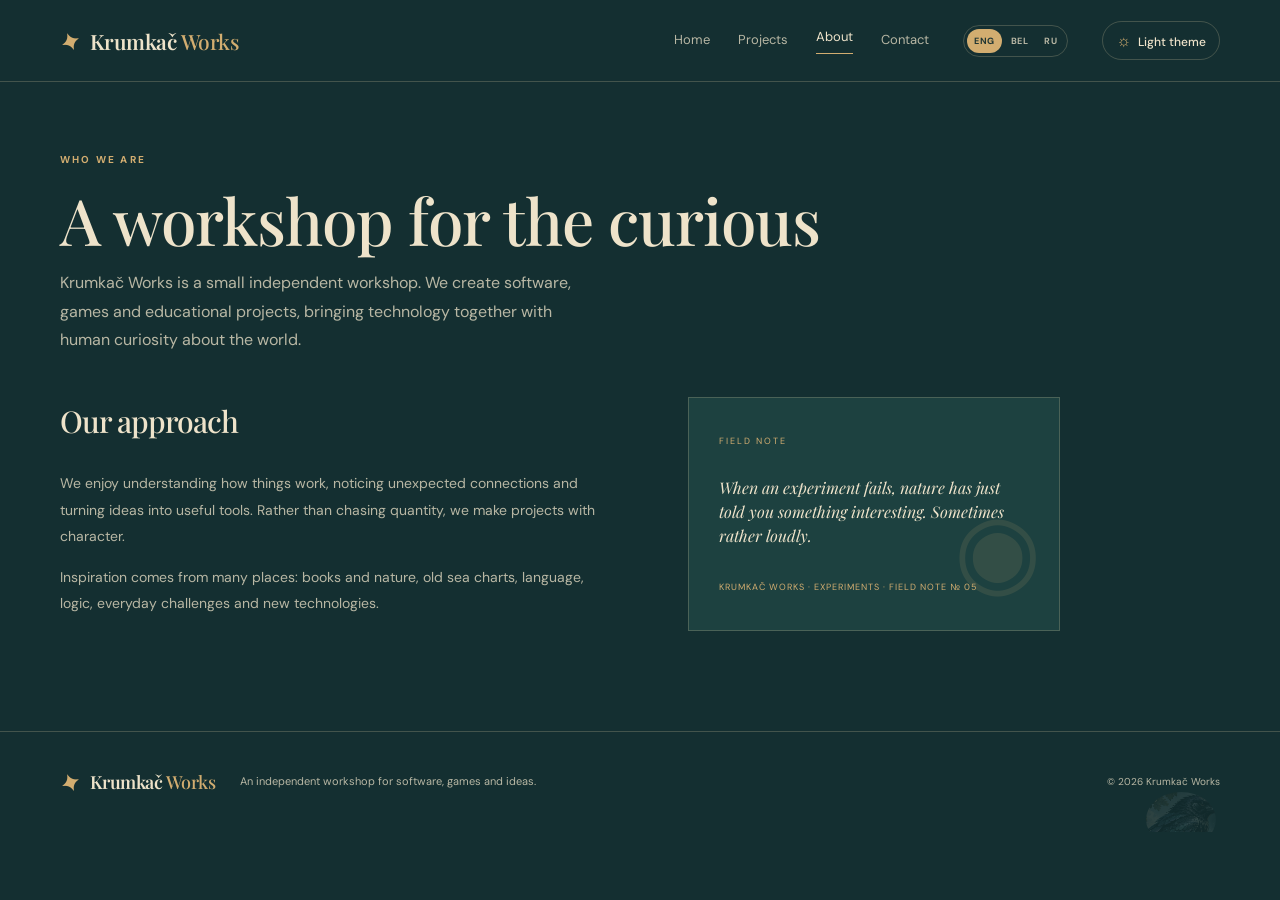
==== about.html @ 9c44cfff "Add files via upload Initial website upload" ====
<!DOCTYPE html>

<html data-theme="dark" lang="en">

<head>
  <meta charset="utf-8" />
  <meta content="width=device-width,initial-scale=1" name="viewport" />
  <title data-i18n="title.about">О мастерской — Krumkač Works</title>
  <link href="css/style.css" rel="stylesheet" />
  <script defer="True" src="languages/eng.js"></script>
  <script defer="True" src="languages/bel.js"></script>
  <script defer="True" src="languages/rus.js"></script>
  <script defer src="data/field-notes.js"></script>
  <script defer="True" src="js/main.js"></script>
</head>

<body>
  <header class="site-header"><a class="wordmark" href="index.html"><span class="wordmark-feather">✦</span><span>Krumkač
        <b>Works</b></span></a>
    <nav class="main-nav"><a data-i18n="nav.home" href="index.html">Главная</a><a data-i18n="nav.projects"
        href="programs.html">Программы</a><a class="active" data-i18n="nav.about" href="about.html">О мастерской</a><a
        data-i18n="nav.contacts" href="contacts.html">Контакты</a></nav>
    <div aria-label="Select language" class="language-toggle" role="group"><button aria-label="English" data-lang="en"
        type="button">ENG</button><button aria-label="Беларуская" data-lang="bel" type="button">BEL</button><button
        aria-label="Русский" data-lang="ru" type="button">RU</button></div><button class="theme-toggle"><span
        class="theme-icon">☼</span><span class="theme-label" data-i18n="ui.theme.light">Светлая
        тема</span></button><button aria-label="Open menu" class="menu-toggle">☰</button>
  </header>
  <main class="wrap inner-page about-page">
    <p class="eyebrow" data-i18n="about.eyebrow">Who we are</p>
    <h1 data-i18n="about.title">Мастерская любопытства</h1>
    <p class="page-lead" data-i18n="about.lead">Krumkač Works — небольшая независимая мастерская. Мы придумываем и
      создаём программы, игры и образовательные проекты, соединяя технологии с человеческим интересом к миру.</p>
    <div class="about-columns">
      <section>
        <h2 data-i18n="about.approach">Наш подход</h2>
        <p data-i18n="about.p1">Нам нравится разбираться в устройстве вещей, замечать неожиданные связи и превращать
          идеи в работающие инструменты. Не гнаться за количеством, а делать проекты с собственным характером.</p>
        <p data-i18n="about.p2">Вдохновение приходит из самых разных мест: из книг и природы, из старых морских карт, из
          языка, логики, повседневных задач и новых технологий.</p>
      </section>
      <aside class="field-note">
        <span class="note-number">FIELD NOTE</span>

        <p id="field-note-quote"></p>

        <span class="note-sign" id="field-note-sign"></span>

        <div class="observer-mark">◉</div>
      </aside>
    </div>
  </main>
  <footer class="site-footer">
    <div class="wrap footer-inner"><a class="wordmark footer-wordmark" href="index.html"><span
          class="wordmark-feather">✦</span><span>Krumkač <b>Works</b></span></a>
      <p data-i18n="footer.tagline">Независимая мастерская программ, игр и идей.</p><span class="footer-copyright">©
        2026 Krumkač Works</span>
    </div>
    <div aria-hidden="true" class="raven-cameo"></div>
  </footer>
</body>

</html>
---- css/style.css ----
@import url('https://fonts.googleapis.com/css2?family=DM+Sans:wght@400;500;600;700&family=Playfair+Display:wght@500;600;700&display=swap');

:root {
  color-scheme: dark;
  --bg: #142f31;
  --bg-2: #193b3b;
  --surface: #1d4140;
  --surface-2: #234a47;
  --text: #eee3ca;
  --muted: #b8b7a4;
  --line: rgba(226, 207, 165, .23);
  --accent: #d2ad70;
  --accent-2: #7da69a;
  --rust: #b96c4b;
  --shadow: 0 18px 50px rgba(0, 0, 0, .18);
  --serif: 'Playfair Display', Georgia, serif;
  --sans: 'DM Sans', Arial, sans-serif
}

html[data-theme="light"] {
  color-scheme: light;
  --bg: #eee5d2;
  --bg-2: #e4d8c0;
  --surface: #f6efdf;
  --surface-2: #e9dfca;
  --text: #263b37;
  --muted: #66736a;
  --line: rgba(61, 76, 65, .2);
  --accent: #a86c42;
  --accent-2: #52786d;
  --rust: #a94f36;
  --shadow: 0 16px 38px rgba(67, 54, 33, .10)
}

* {
  box-sizing: border-box
}

html {
  scroll-behavior: smooth
}

body {
  margin: 0;
  background: var(--bg);
  color: var(--text);
  font-family: var(--sans);
  line-height: 1.6;
  transition: background .25s, color .25s
}

a {
  color: inherit;
  text-decoration: none
}

.wrap {
  width: min(1160px, calc(100% - 56px));
  margin-inline: auto
}

.site-header {
  height: 82px;
  padding: 0 max(28px, calc((100vw - 1160px)/2));
  display: flex;
  align-items: center;
  gap: 34px;
  border-bottom: 1px solid var(--line);
  background: var(--bg);
  position: relative;
  z-index: 5
}

.wordmark {
  display: flex;
  align-items: center;
  gap: 10px;
  font: 600 21px var(--serif);
  letter-spacing: -.5px;
  white-space: nowrap
}

.wordmark b {
  font-weight: 500;
  color: var(--accent)
}

.wordmark-feather {
  color: var(--accent);
  font-size: 24px;
  transform: rotate(-22deg);
  display: inline-block
}

.main-nav {
  display: flex;
  align-items: center;
  gap: 28px;
  margin-left: auto
}

.main-nav a {
  font-size: 13px;
  color: var(--muted);
  transition: color .2s
}

.main-nav a:hover,
.main-nav a.active {
  color: var(--text)
}

.main-nav a.active:after {
  content: "";
  display: block;
  height: 1px;
  background: var(--accent);
  margin-top: 5px
}

.theme-toggle {
  border: 1px solid var(--line);
  border-radius: 30px;
  background: transparent;
  color: var(--text);
  padding: 8px 13px;
  font: 500 12px var(--sans);
  cursor: pointer;
  white-space: nowrap
}

.theme-icon {
  color: var(--accent);
  font-size: 16px;
  margin-right: 7px
}

.menu-toggle {
  display: none;
  background: none;
  border: 0;
  color: var(--text);
  font-size: 24px
}

.intro {
  min-height: 470px;
  display: grid;
  grid-template-columns: 1fr 1fr;
  align-items: center;
  gap: 55px;
  padding-block: 64px 70px
}

.eyebrow {
  margin: 0 0 17px;
  color: var(--accent);
  font-size: 10px;
  font-weight: 700;
  letter-spacing: 2.2px;
  text-transform: uppercase;
  display: flex;
  align-items: center;
  gap: 10px
}

.eyebrow-line {
  width: 28px;
  height: 1px;
  background: var(--accent)
}

h1,
h2,
h3,
p {
  margin-top: 0
}

h1,
h2 {
  font-family: var(--serif);
  font-weight: 500;
  letter-spacing: -1px
}

h1 {
  font-size: clamp(42px, 5vw, 65px);
  line-height: 1.09;
  margin-bottom: 22px
}

h1 em {
  font-weight: 500;
  color: var(--accent);
  font-style: italic
}

.intro-text,
.page-lead {
  max-width: 540px;
  color: var(--muted);
  font-size: 16px;
  line-height: 1.8
}

.intro-actions {
  display: flex;
  align-items: center;
  gap: 25px;
  margin-top: 30px
}

.button {
  display: inline-flex;
  align-items: center;
  gap: 24px;
  padding: 13px 19px;
  border-radius: 4px;
  font-size: 13px;
  font-weight: 700;
  transition: transform .2s, filter .2s
}

.button:hover {
  transform: translateY(-2px);
  filter: brightness(1.08)
}

.button-primary {
  background: var(--accent);
  color: #203633
}

.button-primary span {
  font-size: 19px
}

.text-link {
  font-size: 13px;
  color: var(--accent);
  border-bottom: 1px solid var(--line);
  padding-bottom: 4px
}

.text-link span {
  margin-left: 8px
}

.intro-art {
  height: 320px;
  position: relative;
  overflow: hidden;
  border: 1px solid var(--line);
  border-radius: 3px;
  background: radial-gradient(ellipse at 70% 30%, rgba(191, 151, 93, .18), transparent 38%), linear-gradient(145deg, var(--surface), var(--bg-2));
  box-shadow: var(--shadow)
}

.intro-art:before,
.intro-art:after {
  content: "";
  position: absolute;
  border: 1px solid var(--line);
  border-radius: 50%;
  width: 430px;
  height: 230px;
  left: 8%;
  top: 15%;
  transform: rotate(-22deg)
}

.intro-art:after {
  width: 360px;
  height: 180px;
  left: 18%;
  top: 28%;
  transform: rotate(22deg);
  opacity: .6
}

.route-map {
  position: absolute;
  inset: 15px 10px 0 10px;
  width: calc(100% - 20px);
  height: calc(100% - 15px);
  z-index: 1
}

.map-contour {
  fill: none;
  stroke: var(--accent-2);
  stroke-width: 1;
  opacity: .5
}

.map-contour.faint {
  opacity: .22;
  stroke-dasharray: 3 7
}

.route-path {
  fill: none;
  stroke: var(--accent);
  stroke-width: 2;
  stroke-dasharray: 5 7
}

.map-point {
  fill: var(--accent);
  stroke: var(--bg);
  stroke-width: 4
}

.compass {
  fill: none;
  stroke: var(--accent);
  stroke-width: 1.2;
  opacity: .85
}

.compass path:first-of-type {
  fill: var(--accent);
  opacity: .5
}

.route-map text {
  fill: var(--muted);
  font: 9px var(--sans);
  letter-spacing: 2px
}

.chart-stamp {
  position: absolute;
  z-index: 2;
  top: 18px;
  left: 22px;
  font: 10px var(--sans);
  letter-spacing: 2px;
  color: var(--accent);
  line-height: 1.5
}

.chart-stamp span {
  font-size: 17px
}

.art-caption {
  position: absolute;
  bottom: 18px;
  left: 22px;
  z-index: 2;
  font: italic 14px var(--serif);
  color: var(--muted)
}

.art-caption span {
  color: var(--accent);
  margin-right: 7px
}

.raven-whisper {
  position: absolute;
  right: 18px;
  bottom: 18px;
  z-index: 2;
  color: var(--muted);
  font-size: 9px;
  letter-spacing: .3px;
  opacity: .7
}

.tiny-eye {
  color: var(--accent);
  font-size: 12px;
  margin-right: 4px
}

.program-section {
  background: var(--bg-2);
  padding: 65px 0 76px;
  border-block: 1px solid var(--line)
}

.section-heading {
  display: flex;
  justify-content: space-between;
  align-items: end;
  margin-bottom: 30px
}

.section-heading .eyebrow {
  margin-bottom: 8px
}

.section-heading h2 {
  font-size: 36px;
  margin: 0
}

.project-grid {
  display: grid;
  grid-template-columns: repeat(4, 1fr);
  gap: 18px
}

.project-card {
  background: var(--surface);
  border: 1px solid var(--line);
  min-width: 0;
  transition: transform .25s, border-color .25s;
  box-shadow: 0 8px 24px rgba(0, 0, 0, .06)
}

.project-card:hover {
  transform: translateY(-5px);
  border-color: var(--accent)
}

.project-visual {
  aspect-ratio: 1 / 1;
  width: 100%;
  height: auto;
  position: relative;
  overflow: hidden;
  display: grid;
  place-items: center;
  background: linear-gradient(140deg, #274b47, #162f32);
  color: #ead9b8;
}

.project-visual:after {
  content: "";
  position: absolute;
  inset: 10px;
  border: 1px solid rgba(231, 210, 167, .22);
  pointer-events: none
}

.visual-symbol {
  font: 100px Georgia;
  color: #e1c18a;
  line-height: 1;
  transform: rotate(-14deg)
}

.visual-note {
  position: absolute;
  bottom: 16px;
  left: 19px;
  font-size: 8px;
  letter-spacing: 2px;
  color: rgba(242, 225, 192, .7)
}

.visual-pdf {
  background: radial-gradient(circle at 50% 40%, #58766b, #203d3b 68%)
}

.visual-neuro {
  background: radial-gradient(circle at 50% 45%, #315c63, #192f37 70%)
}

.network-nodes {
  font-size: 28px;
  line-height: 1.25;
  color: #a6d3c6;
  letter-spacing: 4px;
  text-align: center;
  text-shadow: 0 0 15px rgba(114, 220, 201, .5)
}

.visual-mova {
  background: radial-gradient(circle at 50% 40%, #8b6548, #473e35 75%)
}

.mova-letter {
  font: 104px var(--serif);
  color: #f0d8ad;
  text-shadow: 3px 4px 0 #8d4532
}

.visual-quadro {
  background: radial-gradient(circle at 50% 40%, #62715d, #263b38 72%)
}

.quad-shapes {
  display: grid;
  grid-template-columns: repeat(2, 38px);
  gap: 7px;
  transform: rotate(-8deg)
}

.quad-shapes i {
  width: 38px;
  height: 38px;
  border: 2px solid #d9b879;
  background: rgba(217, 184, 121, .2)
}

.quad-shapes i:nth-child(2) {
  background: #b36d45
}

.quad-shapes i:nth-child(3) {
  border-radius: 50%
}

.project-info {
  padding: 18px 19px 20px
}

.card-meta {
  display: flex;
  justify-content: space-between;
  gap: 8px;
  color: var(--accent);
  font-size: 8px;
  letter-spacing: 1.2px;
  font-weight: 700
}

.project-status {
  position: absolute;
  left: 20px;
  top: 20px;
  z-index: 2;
  padding: 8px 12px;
  border: 1px solid rgba(231, 210, 167, .45);
  border-radius: 6px;
  background: rgba(22, 47, 50, .9);
  color: #ead9b8;
  font-size: 11px;
  font-weight: 600;
  letter-spacing: 0.8px;
  white-space: nowrap;
}

.project-info h3 {
  font: 600 22px var(--serif);
  margin: 10px 0 8px
}

.project-info p {
  font-size: 12px;
  line-height: 1.7;
  color: var(--muted);
  min-height: 62px;
  margin-bottom: 17px
}

.card-link {
  font-size: 11px;
  color: var(--accent);
  font-weight: 700
}

.card-link::after {
  content: " ↗";
}

.card-link span {
  margin-left: 5px
}

.workshop-note {
  display: grid;
  grid-template-columns: 130px 1.1fr .9fr;
  gap: 48px;
  align-items: center;
  padding-block: 78px;
}

.note-mark {
  width: 112px;
  height: 112px;
  display: grid;
  place-items: center;
}

.studio-mark {
  display: block;
  width: 128px;
  height: 128px;
  background-color: var(--accent);
  -webkit-mask: url("../assets/images/studio.webp") center / contain no-repeat;
  mask: url("../assets/images/studio.webp") center / contain no-repeat;
}

.note-copy h2 {
  font-size: 37px;
  line-height: 1.18;
  margin-bottom: 15px
}

.note-copy>p:not(.eyebrow) {
  color: var(--muted);
  font-size: 13px;
  max-width: 420px;
  line-height: 1.8
}

.note-copy .eyebrow {
  margin-bottom: 8px
}

.note-aside {
  border-left: 1px solid var(--line);
  padding-left: 30px;
  color: var(--muted);
  font: italic 17px var(--serif)
}

.tiny-compass {
  width: 36px;
  height: 36px;
  background-color: var(--accent);
  -webkit-mask-image: url("../assets/images/feather.png");
  mask-image: url("../assets/images/feather.png");
  -webkit-mask-repeat: no-repeat;
  mask-repeat: no-repeat;
  -webkit-mask-position: center;
  mask-position: center;
  -webkit-mask-size: contain;
  mask-size: contain;
}

.note-sign {
  font: 9px var(--sans);
  letter-spacing: 1px;
  color: var(--accent);
  text-transform: uppercase
}

.site-footer {
  border-top: 1px solid var(--line);
  position: relative;
  overflow: hidden
}

.footer-inner {
  min-height: 100px;
  display: flex;
  align-items: center;
  gap: 25px
}

.footer-wordmark {
  font-size: 18px
}

.footer-inner p {
  margin: 0;
  color: var(--muted);
  font-size: 11px
}

.footer-copyright {
  margin-left: auto;
  color: var(--muted);
  font-size: 10px
}

.raven-cameo {
  position: absolute;
  width: 70px;
  height: 55px;
  right: 5%;
  bottom: -15px;
  background-image: url('../assets/krumkach-cameo.webp');
  background-size: cover;
  background-position: 48% 25%;
  opacity: .12;
  filter: grayscale(.5);
  border-radius: 50%;
  pointer-events: none
}

.inner-page {
  padding-block: 70px 100px;
  min-height: 70vh
}

.inner-page h1 {
  margin-bottom: 14px
}

.page-lead {
  font-size: 16px;
  margin-bottom: 42px
}

.listing-grid {
  grid-template-columns: repeat(3, 1fr)
}

.listing-grid .project-info p {
  min-height: 76px
}

.back-link {
  display: inline-block;
  color: var(--accent);
  font-size: 12px;
  margin-bottom: 35px
}

.app-detail-panel {
  display: grid;
  grid-template-columns: 1fr 260px;
  gap: 40px;
  padding: 35px;
  background: var(--surface);
  border: 1px solid var(--line);
  max-width: 900px
}

.app-detail-panel h2 {
  font-size: 27px;
  margin: 8px 0
}

.app-detail-panel p,
.app-detail-panel li {
  color: var(--muted);
  font-size: 13px;
  line-height: 1.8
}

.panel-kicker,
.note-number {
  color: var(--accent);
  font-size: 9px;
  letter-spacing: 2px
}

.download-placeholder {
  align-self: center;
  border: 1px dashed var(--line);
  padding: 25px;
  text-align: center;
  display: flex;
  flex-direction: column;
  gap: 8px;
  color: var(--muted);
  font-size: 11px
}

.download-icon {
  font-size: 32px;
  color: var(--accent)
}

.download-placeholder strong {
  font: 600 20px var(--serif);
  color: var(--text)
}

.about-columns {
  display: grid;
  grid-template-columns: 1.2fr .8fr;
  gap: 70px;
  max-width: 1000px
}

.about-columns h2 {
  font-size: 30px
}

.about-columns p {
  color: var(--muted);
  font-size: 14px;
  line-height: 1.9
}

.field-note {
  position: relative;
  padding: 28px 30px;
  background: var(--surface);
  border: 1px solid var(--line);
  overflow: hidden
}

.field-note h3 {
  font: 500 30px/1.35 var(--serif);
  color: var(--accent);
  margin: 25px 0
}

.field-note p {
  font: italic 16px/1.5 var(--serif);
  color: var(--text);
  margin: 24px 0;
}

.observer-mark {
  position: absolute;
  right: 18px;
  bottom: 0;
  font-size: 100px;
  color: var(--accent);
  opacity: .12
}

.contact-placeholder {
  max-width: 520px;
  padding: 35px;
  background: var(--surface);
  border: 1px solid var(--line)
}

.contact-star {
  font-size: 38px;
  color: var(--accent)
}

.contact-placeholder h2 {
  font-size: 27px;
  margin: 12px 0
}

.contact-placeholder p,
.small-note {
  color: var(--muted);
  font-size: 12px
}

.small-note {
  font-size: 10px
}

@media(max-width:900px) {
  .site-header {
    gap: 15px
  }

  .main-nav {
    gap: 15px
  }

  .project-grid {
    grid-template-columns: repeat(2, 1fr)
  }

  .intro {
    gap: 25px
  }

  .workshop-note {
    grid-template-columns: 70px 1fr
  }

  .note-aside {
    grid-column: 2
  }

  .listing-grid {
    grid-template-columns: repeat(2, 1fr)
  }
}

@media(max-width:680px) {
  .wrap {
    width: min(100% - 34px, 540px)
  }

  .site-header {
    height: 70px;
    padding: 0 17px
  }

  .wordmark {
    font-size: 18px
  }

  .main-nav {
    display: none;
    position: absolute;
    top: 69px;
    left: 0;
    right: 0;
    background: var(--bg);
    padding: 18px;
    flex-direction: column;
    align-items: flex-start;
    border-bottom: 1px solid var(--line)
  }

  .main-nav.open {
    display: flex
  }

  .theme-toggle {
    margin-left: auto;
    padding: 7px 10px
  }

  .theme-label {
    display: none
  }

  .menu-toggle {
    display: block
  }

  .intro {
    grid-template-columns: 1fr;
    padding-block: 53px;
    gap: 35px
  }

  .intro-art {
    height: 260px
  }

  .intro h1 {
    font-size: 46px
  }

  .intro-actions {
    flex-wrap: wrap;
    gap: 18px
  }

  .program-section {
    padding: 48px 0
  }

  .section-heading h2 {
    font-size: 30px
  }

  .project-grid,
  .listing-grid {
    grid-template-columns: 1fr
  }

  .project-visual {
    height: 170px
  }

  .project-info p {
    min-height: 0
  }

  .workshop-note {
    grid-template-columns: 1fr;
    gap: 20px;
    padding-block: 55px
  }

  .note-mark {
    width: 65px;
    height: 65px;
    font-size: 34px
  }

  .note-aside {
    grid-column: auto;
    padding-left: 20px
  }

  .footer-inner {
    padding-block: 24px;
    align-items: flex-start;
    flex-direction: column;
    gap: 10px
  }

  .footer-copyright {
    margin-left: 0
  }

  .inner-page {
    padding-block: 48px 70px
  }

  .app-detail-panel,
  .about-columns {
    grid-template-columns: 1fr;
    gap: 25px;
    padding: 22px
  }

  .download-placeholder {
    max-width: 100%
  }

  .page-lead {
    font-size: 14px
  }
}

/* Compact language selector */
.language-toggle {
  display: flex;
  align-items: center;
  gap: 2px;
  padding: 3px;
  border: 1px solid var(--line);
  border-radius: 30px;
  white-space: nowrap
}

.language-toggle button {
  border: 0;
  background: transparent;
  color: var(--muted);
  font: 700 9px var(--sans);
  letter-spacing: .5px;
  padding: 6px 7px;
  border-radius: 20px;
  cursor: pointer;
  transition: background .2s, color .2s
}

.language-toggle button:hover {
  color: var(--text)
}

.language-toggle button.active {
  background: var(--accent);
  color: #203633
}

.site-header .theme-toggle {
  flex-shrink: 0
}

@media(max-width:900px) {
  .site-header {
    gap: 10px
  }

  .language-toggle button {
    padding: 6px 5px
  }
}

@media(max-width:680px) {
  .site-header {
    gap: 7px
  }

  .language-toggle {
    margin-left: auto
  }

  .theme-toggle {
    margin-left: 0
  }

  .language-toggle button {
    font-size: 8px;
    padding: 6px 5px
  }
}

/* FULL WIDTH HERO WITH STUDIO ILLUSTRATION */

.intro.wrap {
  width: 100%;
  max-width: none;
  min-height: 535px;
  margin: 0;
  padding: 65px max(28px, calc((100vw - 1160px) / 2));

  display: flex;
  align-items: center;

  background-image:
    linear-gradient(90deg,
      rgba(238, 229, 210, .97) 0%,
      rgba(238, 229, 210, .88) 34%,
      rgba(238, 229, 210, .25) 65%,
      rgba(238, 229, 210, .02) 100%),
    url('../assets/images/logo.png');

  background-size: cover;
  background-position: center;
  background-repeat: no-repeat;
}

.intro-copy {
  max-width: 570px;
  position: relative;
  z-index: 1;
}

/* DARK THEME */

html:not([data-theme="light"]) .intro {
  background-image:
    linear-gradient(90deg,
      rgba(20, 47, 49, .97) 0%,
      rgba(20, 47, 49, .88) 34%,
      rgba(20, 47, 49, .25) 65%,
      rgba(20, 47, 49, .02) 100%),
    url('../assets/images/logo.png');
}

/* MOBILE */

@media(max-width:680px) {
  .intro.wrap {
    min-height: 570px;
    padding: 55px 24px;
    background-position: 58% center;
  }
}

/* PDF Navigator project logo */

.project-logo {
  display: block;
  width: 100%;
  height: 100%;
  object-fit: contain;
  padding: 5px;
}

/* =================================
   APPLICATION PAGE
================================= */

.app-page {
  width: min(1000px, calc(100% - 56px));
  margin-inline: auto;
  padding-block: 35px 100px;
}

/* Application hero */

.app-hero {
  display: grid;
  grid-template-columns: 1.35fr 0.85fr;
  align-items: center;
  gap: 55px;
  max-width: 900px;
  margin: 25px auto 55px;
  min-height: 300px;
}

.app-hero-copy {
  min-width: 0;
}

.app-hero .eyebrow {
  margin-bottom: 12px;
}

.app-hero h1 {
  font-size: clamp(40px, 5vw, 58px);
  margin-bottom: 18px;
}

.app-hero .page-lead {
  margin: 0;
}

.app-hero-art {
  display: flex;
  justify-content: center;
  align-items: center;
}

.app-logo {
  display: block;
  width: 100%;
  max-width: 260px;
  height: auto;
  object-fit: contain;
  border-radius: 16px;
}

/* Application tabs */

.app-content {
  width: 100%;
}

.app-tabs {
  display: grid;
  grid-template-columns: repeat(4, 1fr);
  border-bottom: 1px solid var(--line);
  gap: 5px;
}

.app-tab {
  position: relative;
  padding: 17px 10px;
  border: 0;
  border-bottom: 2px solid transparent;
  background: transparent;
  color: var(--muted);
  font: 600 13px var(--sans);
  cursor: pointer;
  transition: color .2s, border-color .2s;
}

.app-tab:hover {
  color: var(--text);
}

.app-tab.active {
  color: var(--accent);
  border-bottom-color: var(--accent);
}

.app-tab-content {
  min-height: 300px;
  margin-top: 25px;
  padding: 35px;
  background: var(--surface);
  border: 1px solid var(--line);
}

.app-tab-panel h2 {
  font-size: 28px;
  margin-bottom: 18px;
}

.app-tab-panel p,
.app-tab-panel li {
  color: var(--muted);
  font-size: 14px;
  line-height: 1.9;
}

.app-tab-panel li {
  margin-bottom: 7px;
}

.app-tab-panel[hidden] {
  display: none;
}

/* =================================
   APP TECHNICAL INFORMATION
================================= */

.app-technical-list {
  margin: 20px 0 30px;
  padding-left: 24px;
  color: var(--text);
  line-height: 1.8;
}

.app-technical-list li {
  padding-left: 6px;
  margin-bottom: 8px;
}

.app-tab-panel h3 {
  margin-top: 30px;
  margin-bottom: 15px;
  color: var(--heading);
}

/* =================================
   APP DOWNLOAD SECTION
================================= */

.app-download-steps {
  margin: 25px 0;
  padding-left: 28px;
  color: var(--text);
  line-height: 1.9;
}

.app-download-steps li {
  padding-left: 6px;
  margin-bottom: 8px;
}

.app-download-note {
  margin-top: 30px;
  padding: 16px 20px;
  border-left: 3px solid var(--accent);
  background: var(--surface);
  border-radius: 0 8px 8px 0;
  line-height: 1.7;
}

.app-download-action {
  margin-top: 35px;
  text-align: center;
}

.app-download-action .btn {
  min-width: 240px;
  cursor: not-allowed;
  opacity: 0.55;
}

.app-download-placeholder {
  margin-top: 12px;
  color: var(--muted);
  font-size: 0.9rem;
}

/* Mobile */

@media(max-width:680px) {

  .app-page {
    width: min(100% - 34px, 540px);
    padding-block: 25px 70px;
  }

  .app-hero {
    grid-template-columns: 1fr;
    gap: 25px;
    margin: 20px auto 40px;
    min-height: 0;
    text-align: center;
  }

  .app-hero .eyebrow {
    justify-content: center;
  }

  .app-hero .page-lead {
    margin: 0 auto;
  }

  .app-hero-art {
    grid-row: 2;
  }

  .app-logo {
    max-width: 175px;
  }

  .app-tabs {
    grid-template-columns: repeat(2, 1fr);
    gap: 0;
  }

  .app-tab {
    padding: 14px 5px;
    font-size: 11px;
  }

  .app-tab-content {
    padding: 22px;
    min-height: 280px;
  }

  .app-tab-panel h2 {
    font-size: 24px;
  }
}

/* =================================
   PDF NAVIGATOR SCREENSHOTS
================================= */

.app-screenshots {
  display: grid;
  grid-template-columns: repeat(3, minmax(0, 1fr));
  gap: 20px;
  margin-top: 35px;
}

.app-screenshots .screenshot-item {
  display: block;
  width: 100%;
  padding: 5px;
  overflow: hidden;
  border: 1px solid var(--line);
  border-radius: 12px;
  background: transparent;
  cursor: zoom-in;
  transition: transform 0.25s ease, border-color 0.25s ease;
}

.app-screenshots .screenshot-item:hover {
  transform: translateY(-3px);
  border-color: var(--accent);
}

.app-screenshots img {
  display: block;
  width: 100%;
  height: 190px;
  object-fit: contain;
}

/* Mobile */

@media (max-width: 680px) {
  .app-screenshots {
    grid-template-columns: 1fr;
    gap: 15px;
  }

  .app-screenshots img {
    height: auto;
    max-height: 240px;
  }
}

/* =================================
   SCREENSHOT LIGHTBOX
================================= */

.lightbox[hidden] {
  display: none;
}

.lightbox {
  position: fixed;
  inset: 0;
  z-index: 1000;
  display: flex;
  align-items: center;
  justify-content: center;
  padding: 30px;
  background: rgba(0, 0, 0, 0.60);
  cursor: zoom-out;
}

.lightbox-image {
  display: block;
  max-width: 95vw;
  max-height: 90vh;
  width: auto;
  height: auto;
  object-fit: contain;
  border-radius: 8px;
  cursor: default;
}

.lightbox-close {
  position: absolute;
  top: 20px;
  right: 25px;
  width: 44px;
  height: 44px;
  border: none;
  border-radius: 50%;
  background: rgba(255, 255, 255, 0.15);
  color: white;
  font-size: 30px;
  line-height: 1;
  cursor: pointer;
}

.lightbox-close:hover {
  background: rgba(255, 255, 255, 0.28);
}

/* Lightbox navigation arrows */

.lightbox-prev,
.lightbox-next {
  position: absolute;
  top: 50%;
  transform: translateY(-50%);
  width: 48px;
  height: 48px;
  border: 1px solid rgba(255, 255, 255, 0.25);
  border-radius: 50%;
  background: rgba(255, 255, 255, 0.12);
  color: white;
  font-size: 22px;
  cursor: pointer;
  transition: background 0.2s ease, transform 0.2s ease;
}

.lightbox-prev {
  left: 25px;
}

.lightbox-next {
  right: 25px;
}

.lightbox-prev:hover,
.lightbox-next:hover {
  background: rgba(255, 255, 255, 0.25);
  transform: translateY(-50%) scale(1.08);
}

body.lightbox-open {
  overflow: hidden;
}
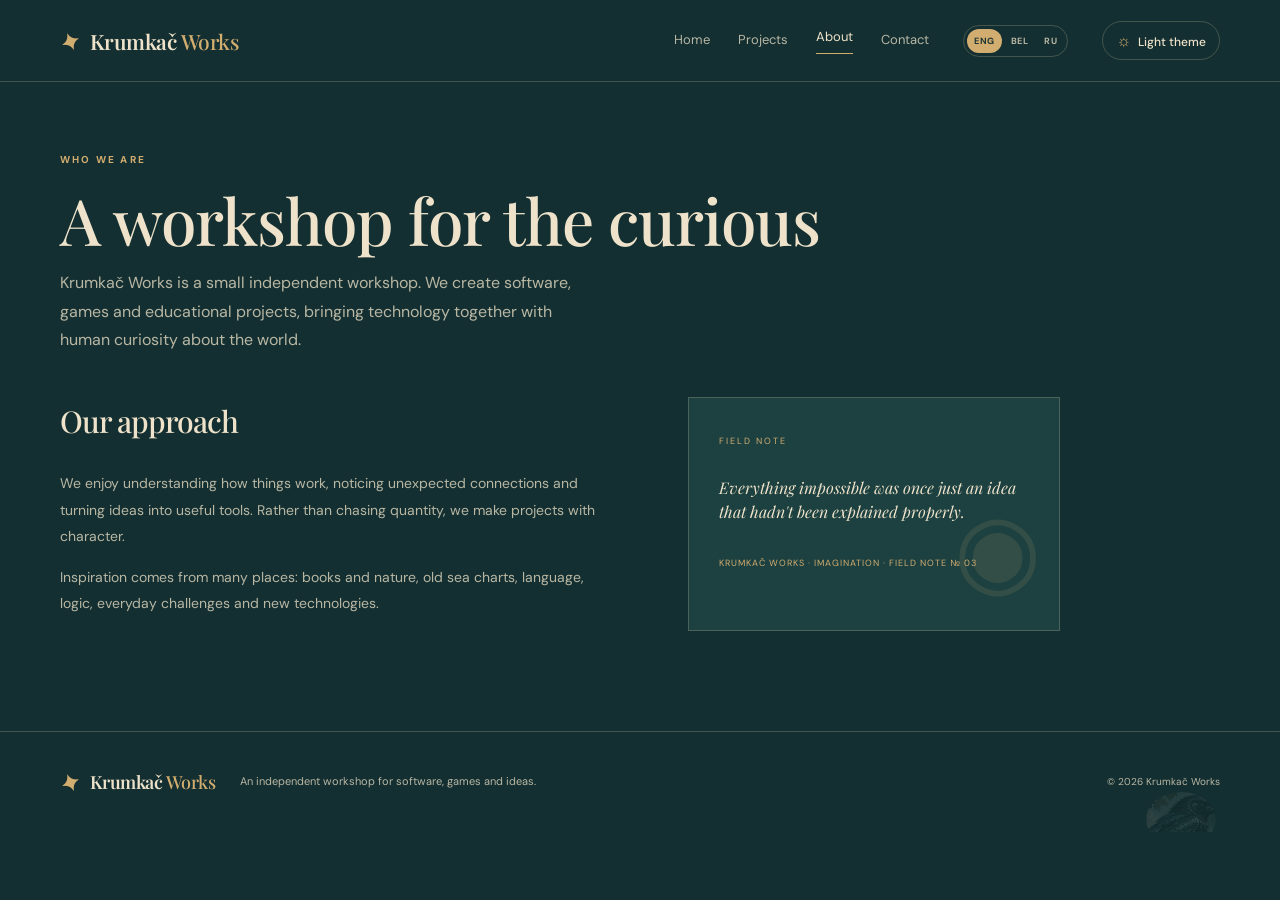
==== commit 530c6b77: "Add files via upload connect favicon, correct images in cards" ====
--- a/about.html
+++ b/about.html
@@ -12,6 +12,9 @@
   <script defer="True" src="languages/rus.js"></script>
   <script defer src="data/field-notes.js"></script>
   <script defer="True" src="js/main.js"></script>
+  <link rel="icon" type="image/png" sizes="16x16" href="favicon-16.png">
+  <link rel="icon" type="image/png" sizes="32x32" href="favicon-32.png">
+  <link rel="icon" type="image/png" sizes="192x192" href="favicon-192.png">
 </head>
 
 <body>
--- a/css/style.css
+++ b/css/style.css
@@ -454,11 +454,11 @@
 }
 
 .visual-pdf {
-  background: radial-gradient(circle at 50% 40%, #58766b, #203d3b 68%)
+  background: none
 }
 
 .visual-neuro {
-  background: radial-gradient(circle at 50% 45%, #315c63, #192f37 70%)
+  background: none
 }
 
 .network-nodes {
@@ -471,7 +471,11 @@
 }
 
 .visual-mova {
-  background: radial-gradient(circle at 50% 40%, #8b6548, #473e35 75%)
+  background: none
+}
+
+.visual-garden {
+  background: none;
 }
 
 .mova-letter {
@@ -936,7 +940,9 @@
   }
 
   .project-visual {
-    height: 170px
+    width: 100%;
+    height: auto;
+    aspect-ratio: 1 / 1;
   }
 
   .project-info p {
@@ -953,6 +959,11 @@
     width: 65px;
     height: 65px;
     font-size: 34px
+  }
+
+  .studio-mark {
+    width: 65px;
+    height: 65px;
   }
 
   .note-aside {
@@ -1074,7 +1085,7 @@
       rgba(238, 229, 210, .88) 34%,
       rgba(238, 229, 210, .25) 65%,
       rgba(238, 229, 210, .02) 100%),
-    url('../assets/images/logo.png');
+    url('../assets/images/logo.webp');
 
   background-size: cover;
   background-position: center;
@@ -1096,16 +1107,60 @@
       rgba(20, 47, 49, .88) 34%,
       rgba(20, 47, 49, .25) 65%,
       rgba(20, 47, 49, .02) 100%),
-    url('../assets/images/logo.png');
-}
-
-/* MOBILE */
+    url('../assets/images/logo.webp');
+}
+
+/* MOBILE HERO */
 
 @media(max-width:680px) {
-  .intro.wrap {
-    min-height: 570px;
-    padding: 55px 24px;
-    background-position: 58% center;
+  html .intro.wrap {
+    display: flex;
+    align-items: flex-start;
+    min-height: 125vw;
+    padding: 24px 24px 0;
+
+    background-color: var(--bg);
+
+    background-image:
+      linear-gradient(180deg,
+        color-mix(in srgb, var(--bg) 94%, transparent) 0%,
+        color-mix(in srgb, var(--bg) 88%, transparent) 25%,
+        color-mix(in srgb, var(--bg) 76%, transparent) 45%,
+        color-mix(in srgb, var(--bg) 55%, transparent) 62%,
+        color-mix(in srgb, var(--bg) 30%, transparent) 80%,
+        color-mix(in srgb, var(--bg) 12%, transparent) 92%,
+        transparent 100%),
+      url("../assets/images/logo-mobile.webp");
+
+    background-size:
+      100% 100%,
+      100% 100%;
+
+    background-position:
+      center,
+      center top;
+
+    background-repeat: no-repeat;
+  }
+
+  .intro-copy {
+    max-width: 100%;
+  }
+
+  .intro h1 {
+    font-size: 38px;
+    line-height: 1.08;
+    margin-bottom: 14px;
+  }
+
+  .intro-text {
+    font-size: 14px;
+    line-height: 1.5;
+  }
+
+  .intro-actions {
+    margin-top: 12px;
+    gap: 10px;
   }
 }
 
@@ -1356,6 +1411,8 @@
    PDF NAVIGATOR SCREENSHOTS
 ================================= */
 
+/* APP SCREENSHOTS — COMMON */
+
 .app-screenshots {
   display: grid;
   grid-template-columns: repeat(3, minmax(0, 1fr));
@@ -1383,21 +1440,51 @@
 .app-screenshots img {
   display: block;
   width: 100%;
+  object-fit: contain;
+}
+
+/* WINDOWS SCREENS */
+
+.app-screenshots--win img {
   height: 190px;
-  object-fit: contain;
-}
-
-/* Mobile */
+}
+
+/* MOBILE APP SCREENS */
+
+.app-screenshots--app {
+  grid-template-columns: repeat(4, minmax(0, 1fr));
+  gap: 16px;
+}
+
+.app-screenshots--app img {
+  height: auto;
+  aspect-ratio: 9 / 16;
+}
+
+/* MOBILE LAYOUT */
 
 @media (max-width: 680px) {
-  .app-screenshots {
+
+  /* Windows screenshots */
+  .app-screenshots--win {
     grid-template-columns: 1fr;
     gap: 15px;
   }
 
-  .app-screenshots img {
+  .app-screenshots--win img {
     height: auto;
     max-height: 240px;
+  }
+
+  /* Mobile app screenshots */
+  .app-screenshots--app {
+    grid-template-columns: repeat(2, minmax(0, 1fr));
+    gap: 12px;
+  }
+
+  .app-screenshots--app img {
+    height: auto;
+    aspect-ratio: 9 / 16;
   }
 }
 
